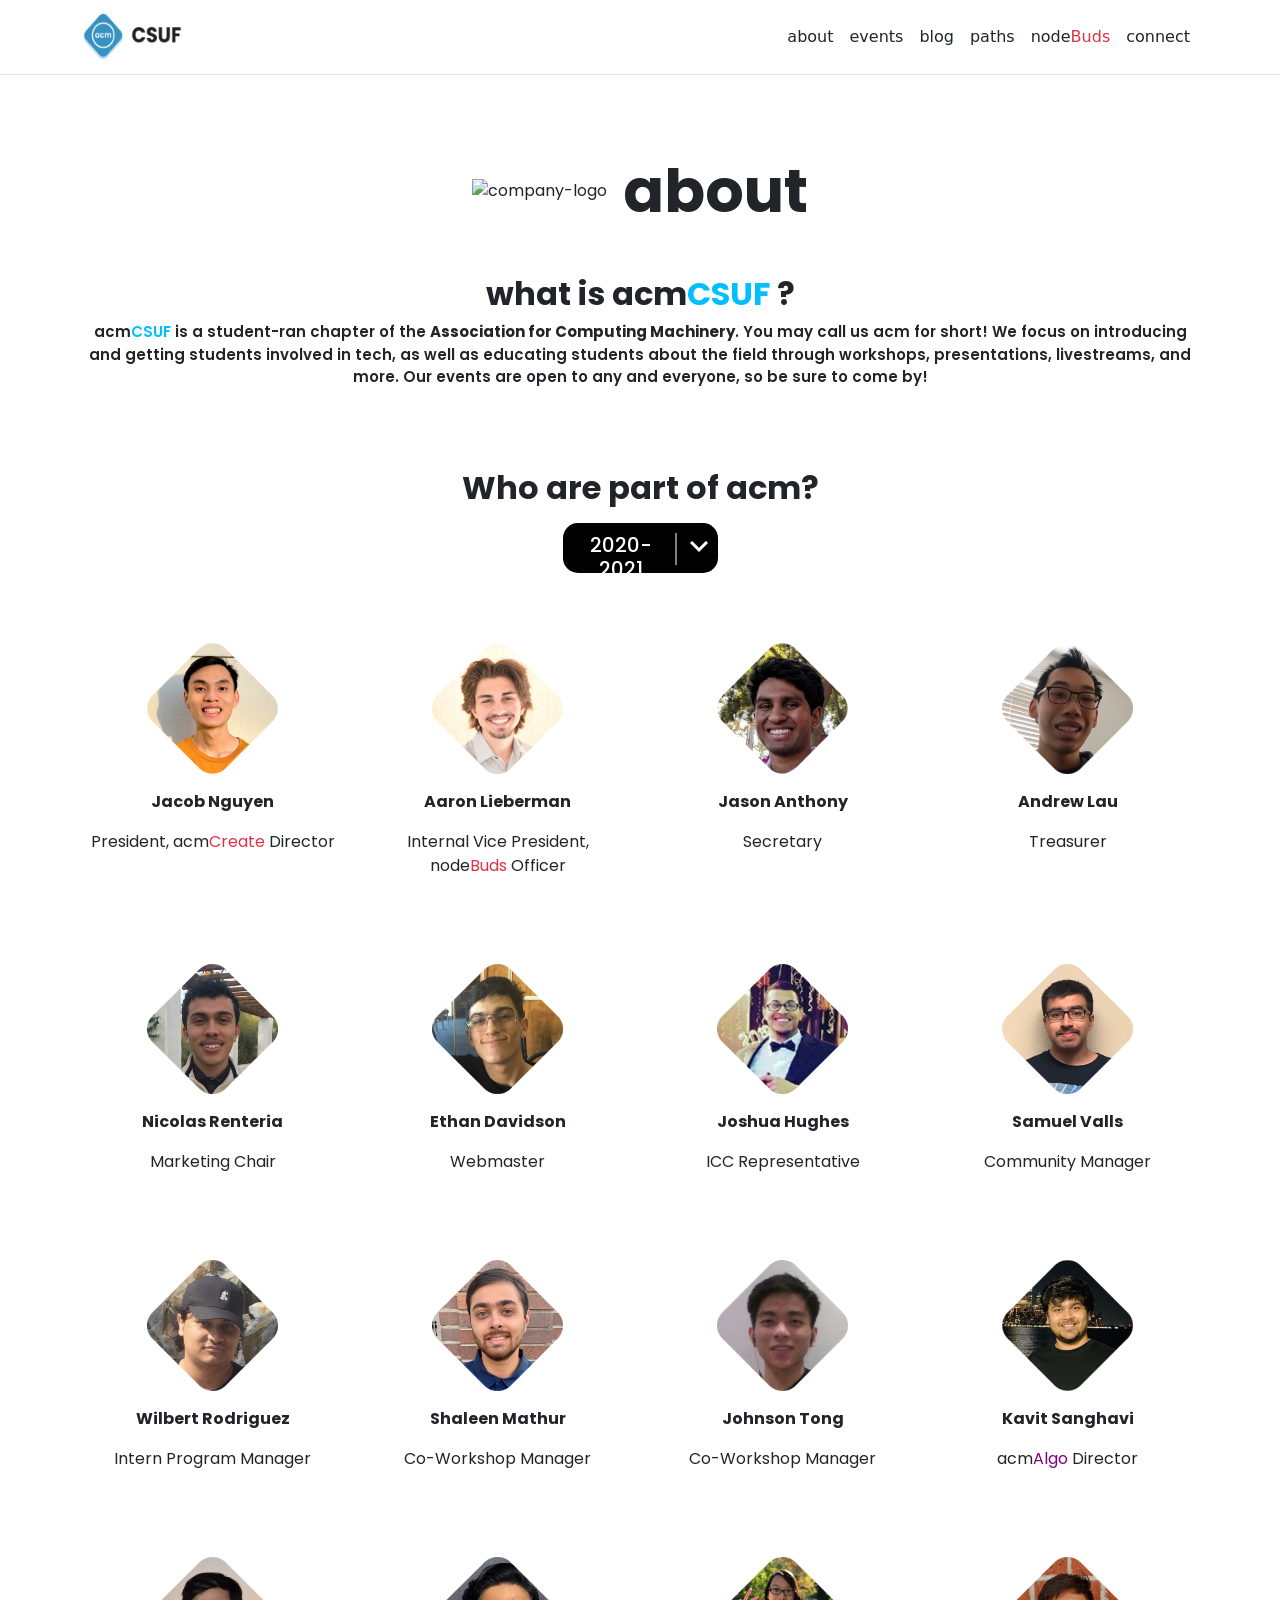
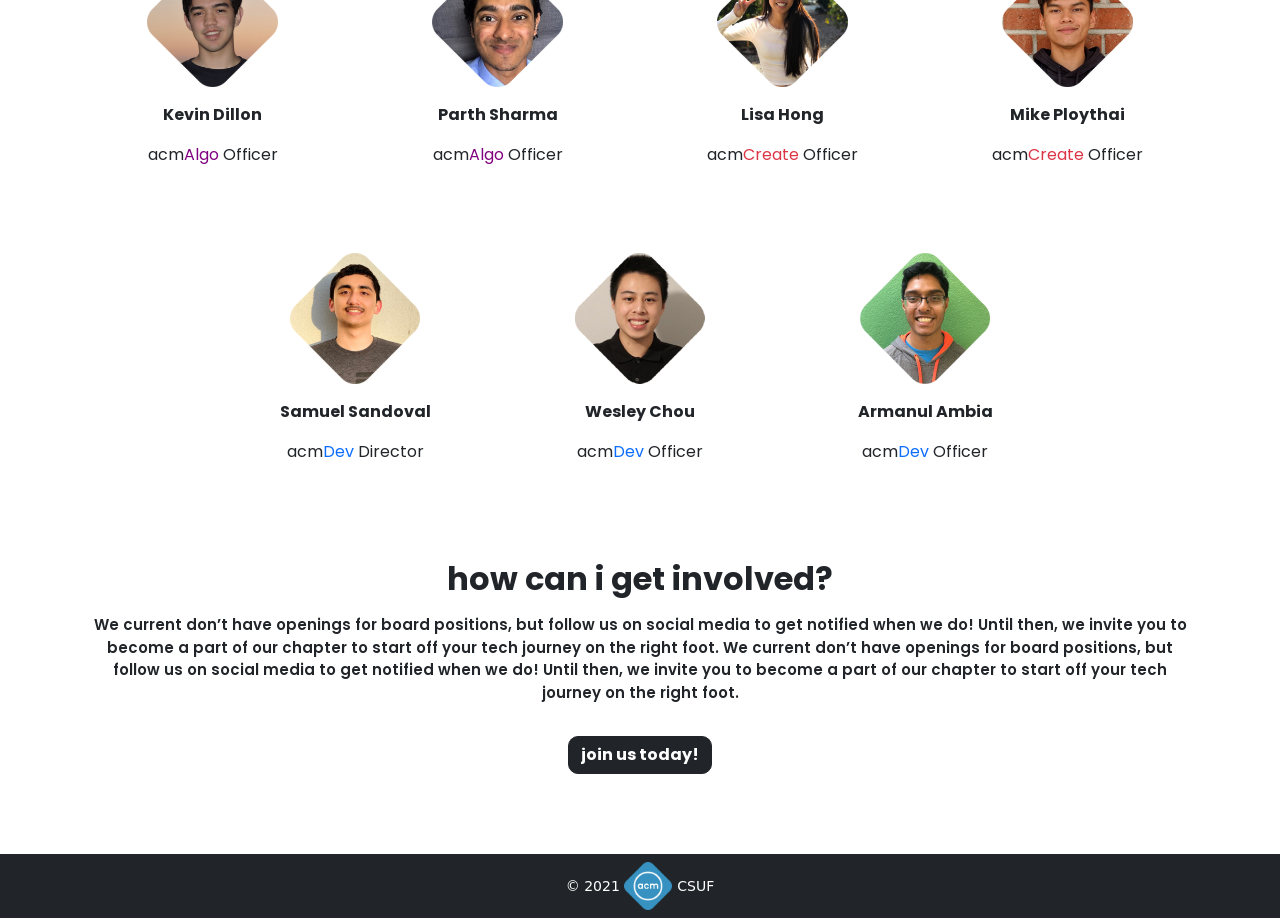
==== about.html @ b849c680 "ch: Athena Project" ====
<!DOCTYPE html>
<html lang="en">
<head>
    <meta charset="UTF-8">
    <meta http-equiv="X-UA-Compatible" content="IE=edge">
    <meta name="viewport" content="width=device-width, initial-scale=1.0">
    <title>Document</title>
    <link rel="stylesheet" href="css/bootstrap.css">
    <link rel="stylesheet" href="css/about.css">
    <link rel="stylesheet" href="https://fonts.googleapis.com/css?family=poppins">
</head>
<body>
    <header class="pt-0 border-bottom">
        <div class="container">
            <nav class="navbar navbar-expand-sm bg-white navbar-dark d-flex align-content-between">
                        <a class="navbar-brand" href="index.html">
                            <img src="./img/logo.png" alt="logo" width="100px" height="48px" />
                        </a>
                        <button class="navbar-toggler bg-dark" type="button" data-bs-toggle="collapse" data-bs-target="#collapsibleNavbar">
                            <span class="navbar-toggler-icon"></span>
                        </button>
                        <div class="collapse navbar-collapse d-lg-flex flex-row justify-content-end" id="collapsibleNavbar">
                            <ul class="navbar-nav">
                            <li class="nav-item">
                                <a class="nav-link text-dark" href="about.html">about</a>
                            </li>
                            <li class="nav-item">
                                <a class="nav-link text-dark" href="events.html">events</a>
                            </li>
                            <li class="nav-item">
                                <a class="nav-link text-dark" href="blog.html">blog</a>
                            </li>
                            <li class="nav-item">
                                <a class="nav-link text-dark" href="path.html">paths</a>
                            </li>    
                            <li class="nav-item">
                                <a class="nav-link text-dark" href="nodebuds.html">node<span class="text-danger">Buds</span></a>
                            </li>    
                            <li class="nav-item">
                                <a class="nav-link text-dark" href="contact.html">connect</a>
                            </li>    
                            </ul>
                        </div>
              </nav>
        </div>

    </header>
    <section id="about">
        <div class="container">
            <div class="text-center">
                <div class="about">
                    <div class="img text-center d-flex align-items-center justify-content-center">
                        <div>
                            <img src="img/rectangle.png" alt="company-logo">
                        </div>
                        <div>
                            <h1 class="ms-3">about</h1>
                        </div>
                    </div>
                </div>
                <div class="info mt-5">
                   <h2>what is acm<span style="color: deepskyblue;">CSUF</span> ?</h2> 
                   <p class="ppp">acm<span style="color: deepskyblue;">CSUF</span> is a student-ran chapter of the <span style="font-weight: bold;">Association for Computing Machinery</span>.
                    You may call us acm for short!  We focus on introducing and getting students involved in tech,
                    as well as educating students about the field through workshops, presentations, livestreams,
                    and more. Our events are open to any and everyone, so be sure to come by!</p>
                </div>
            </div>
        </div>
    </section>
    <section id="team">
        <div class="container">
            <div class="text-center">
                <div>
                    <h2>Who are part of acm?</h2>
                </div>
                <div class="date text-center d-flex mt-3">
                    <div><h5>2020-2021</h5></div>
                    <div class="line"><img src="img/line.png" alt=""></div>
                    <div class="arrow"><a href="#"><img src="img/down-arrow.png" alt=""></a></div>
                </div>
            </div>
            <div class="row text-center">
                <div class="col-lg-3 col-sm-6">
                    <div class="image">
                        <img src="img/Jacob.png" alt="">
                        <p class="mt-3 pp">Jacob Nguyen</p>
                        <p>President, acm<span class="text-danger">Create</span> Director</p>
                    </div>
                </div>
                <div class="col-lg-3 col-sm-6">
                    <div class="image">
                        <img src="img/Aaron.png" alt="">
                        <p class="mt-3 pp">Aaron Lieberman</p>
                        <p>Internal Vice President, node<span class="text-danger"">Buds</span> Officer</p>
                    </div>
                </div>
                <div class="col-lg-3 col-sm-6">
                    <div class="image">
                        <img src="img/Jason.png" alt="">
                        <p class="mt-3 pp">Jason Anthony</p>
                        <p>Secretary</p>
                    </div>
                </div>
                <div class="col-lg-3 col-sm-6">
                    <div class="image">
                        <img src="img/Group 7.png" alt="">
                        <p class="mt-3 pp">Andrew Lau</p>
                        <p>Treasurer</p>
                    </div>
                </div>
            </div>
            <div class="row text-center">
                <div class="col-lg-3 col-sm-6">
                    <div class="image">
                        <img src="img/nicolas.png" alt="">
                        <p class="mt-3 pp">Nicolas Renteria</p>
                        <p>Marketing Chair</p>
                    </div>
                </div>
                <div class="col-lg-3 col-sm-6">
                    <div class="image">
                        <img src="img/Ethan.png" alt="">
                        <p class="mt-3 pp">Ethan Davidson</p>
                        <p>Webmaster</p>
                    </div>
                </div>
                <div class="col-lg-3 col-sm-6">
                    <div class="image">
                        <img src="img/joshua.png" alt="">
                        <p class="mt-3 pp">Joshua Hughes</p>
                        <p>ICC Representative</p>
                    </div>
                </div>
                <div class="col-lg-3 col-sm-6">
                    <div class="image">
                        <img src="img/Valls.png" alt="">
                        <p class="mt-3 pp">Samuel Valls</p>
                        <p>Community Manager</p>
                    </div>
                </div>
            </div>
            <div class="row text-center">
                <div class="col-lg-3 col-sm-6">
                    <div class="image">
                        <img src="img/wilbert.png" alt="">
                        <p class="mt-3 pp">Wilbert Rodriguez</p>
                        <p>Intern Program Manager</p>
                    </div>
                </div>
                <div class="col-lg-3 col-sm-6">
                    <div class="image">
                        <img src="img/Shaleen.png" alt="">
                        <p class="mt-3 pp">Shaleen Mathur</p>
                        <p>Co-Workshop Manager</p>
                    </div>
                </div>
                <div class="col-lg-3 col-sm-6">
                    <div class="image">
                        <img src="img/Johnson.png" alt="">
                        <p class="mt-3 pp">Johnson Tong</p>
                        <p>Co-Workshop Manager</p>
                    </div>
                </div>
                <div class="col-lg-3 col-sm-6">
                    <div class="image">
                        <img src="img/Kavit.png" alt="">
                        <p class="mt-3 pp">Kavit Sanghavi</p>
                        <p>acm<span style="color: purple;">Algo</span> Director</p>
                    </div>
                </div>
            </div>
            <div class="row text-center">
                <div class="col-lg-3 col-sm-6">
                    <div class="image">
                        <img src="img/kein.png" alt="">
                        <p class="mt-3 pp">Kevin Dillon</p>
                        <p>acm<span style="color: purple;">Algo</span> Officer</p>
                    </div>
                </div>
                <div class="col-lg-3 col-sm-6">
                    <div class="image">
                        <img src="img/parth.png" alt="">
                        <p class="mt-3 pp">Parth Sharma</p>
                        <p>acm<span style="color: purple;">Algo</span> Officer</p>
                    </div>
                </div>
                <div class="col-lg-3 col-sm-6">
                    <div class="image">
                        <img src="img/lisa.png" alt="">
                        <p class="mt-3 pp">Lisa Hong</p>
                        <p>acm<span class="text-danger">Create</span> Officer</p>
                    </div>
                </div>
                <div class="col-lg-3 col-sm-6">
                    <div class="image">
                        <img src="img/mike.png" alt="">
                        <p class="mt-3 pp">Mike Ploythai</p>
                        <p>acm<span class="text-danger">Create</span> Officer</p>
                    </div>
                </div>
            </div>
            <div class="row text-center fith-row">
                <div class="col-lg-3 col-sm-6">
                    <div class="image">
                        <img src="img/samuel.png" alt="">
                        <p class="mt-3 pp">Samuel Sandoval</p>
                        <p>acm<span class="text-primary">Dev</span> Director</p>
                    </div>
                </div>
                <div class="col-lg-3 col-sm-6">
                    <div class="image">
                        <img src="img/wesley.png" alt="">
                        <p class="mt-3 pp">Wesley Chou</p>
                        <p>acm<span class="text-primary">Dev</span> Officer</p>
                    </div>
                </div>
                <div class="col-lg-3 col-sm-6">
                    <div class="image">
                        <img src="img/armanul.png" alt="">
                        <p class="mt-3 pp">Armanul Ambia</p>
                        <p>acm<span class="text-primary"">Dev</span> Officer</p>
                    </div>
                </div>
            </div>
        </div>
    </section>
    <section id="info">
        <div class="container">
            <div class="text-center">
                <h2>how can i get involved?</h2>
                <p class="mt-3 ppp">We current don’t have openings for board positions, but follow us on social media
                    to get notified when we do! Until then, we invite you to become a part of our
                    chapter to start off your tech journey on the right foot. We current don’t have openings for board positions, but follow us on social media
                    to get notified when we do! Until then, we invite you to become a part of our
                    chapter to start off your tech journey on the right foot.</p>
                    <button type="button" class="btn btn-dark mt-3" href="#">join us today!</button>
            </div>
        </div>
    </section>
    <footer class="mt-4">
        <div class="container-fluid bg-dark text-white text-center py-2">
            <small> &copy 2021 </small>
            <span>
                <img src="./img/Rectangle.png" width="48px" height="48px" alt="">
                <small class="text-white">CSUF</small>
            </span>
        </div>
    </footer>

    <script src="js/bootstrap.js"></script>
</body>
</html>
---- css/about.css ----
section {
    margin: 80px 0;
    background-color: #FFFFFF;
    font-family: poppins;
    
}

.date {
    width: 155px;
    height: 50px;
    background-color: black;
    display:inline-block;
    color: white;
    text-align: center;
    padding: 10px;
    border-radius: 15px;
    margin: 0 auto;
}

.date .arrow {
    margin-left: 12px;
}

.date .line {
    margin-left: 6px;
}

.date .line img {
    width: 50%;
}

.image {
    margin-top: 70px;
}

.image img {
    width: 50%;
}

.fith-row {
    align-items: center;
    justify-content: center;
}

.pp {
    font-weight: bold;
}

h1 {
    font-size: 60px;
    font-weight: bold;
    margin-top: 0;
    margin-bottom: 0;
}

h2, h1 {
    font-weight: bold;
}

.btn-dark {
    border-radius: 10px;
    font-weight: bold;
}

.ppp {
    font-weight: 600;
    font-size: 15px;
}
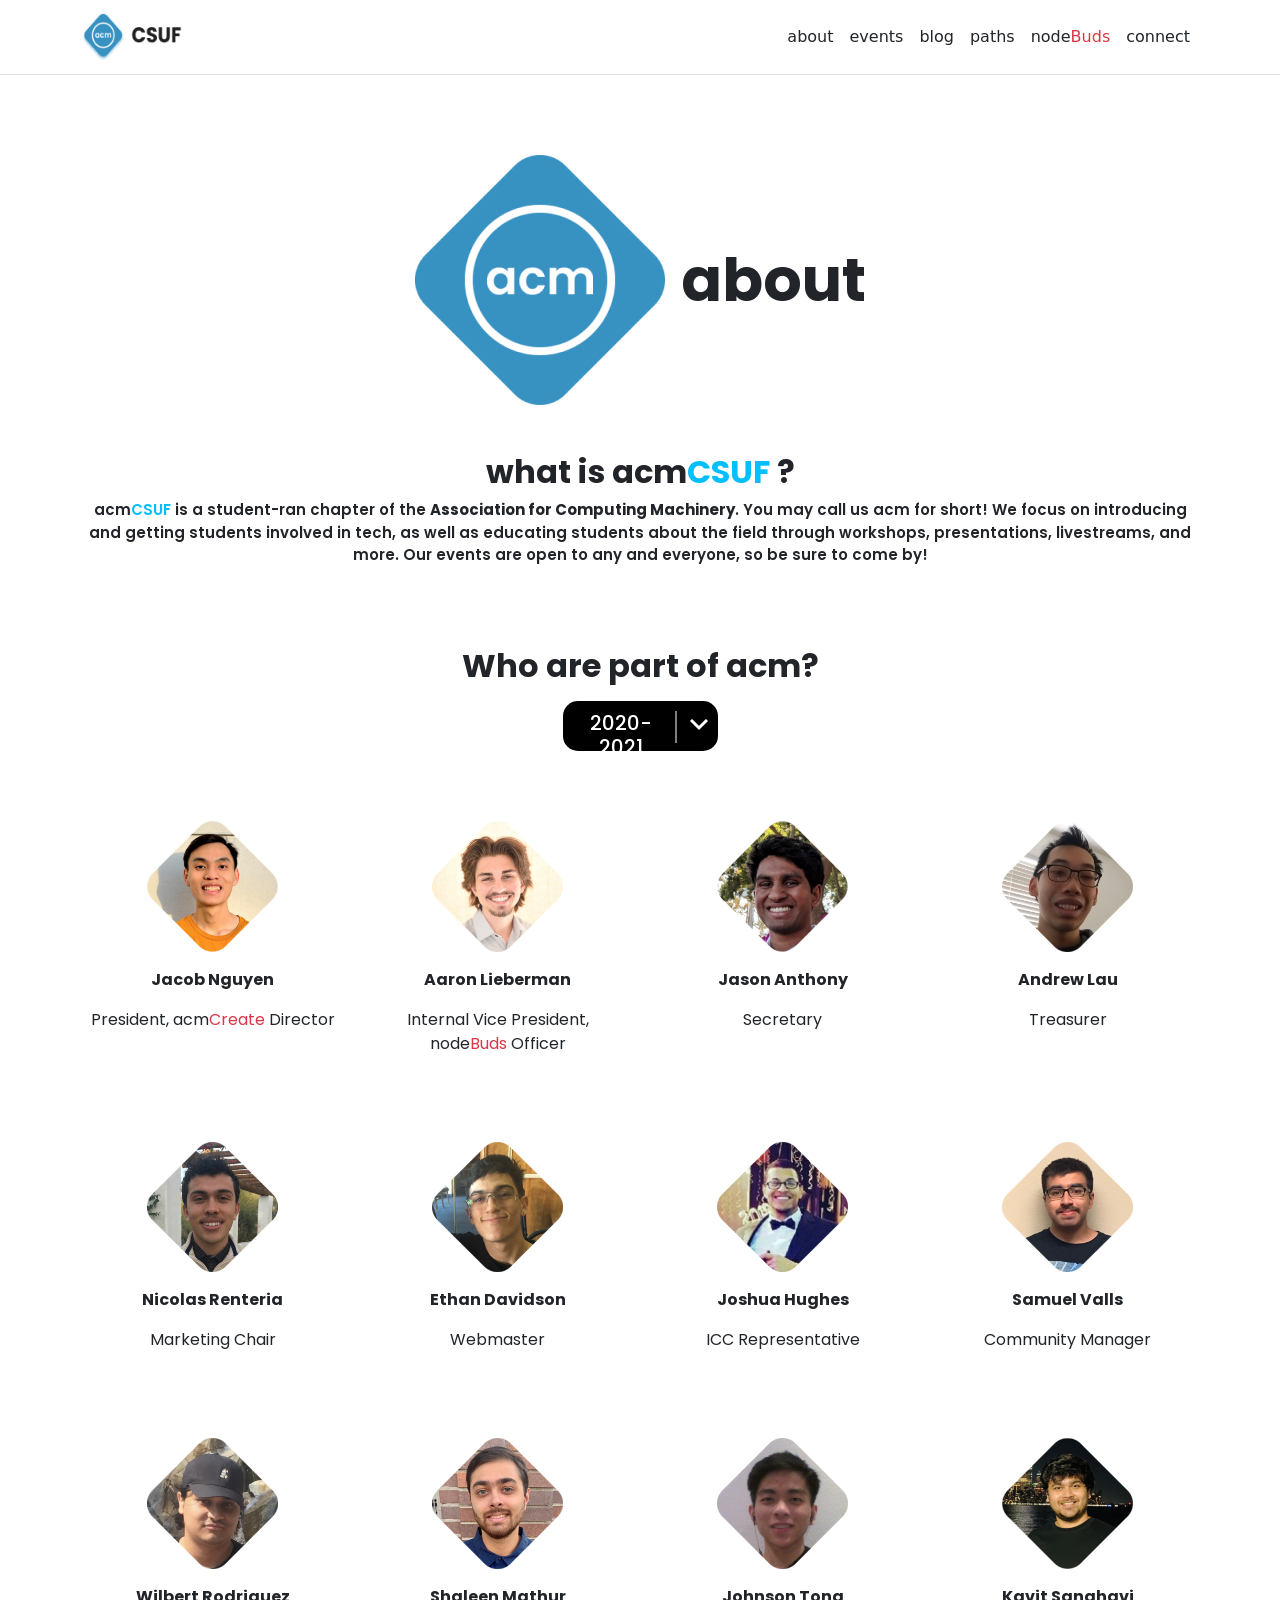
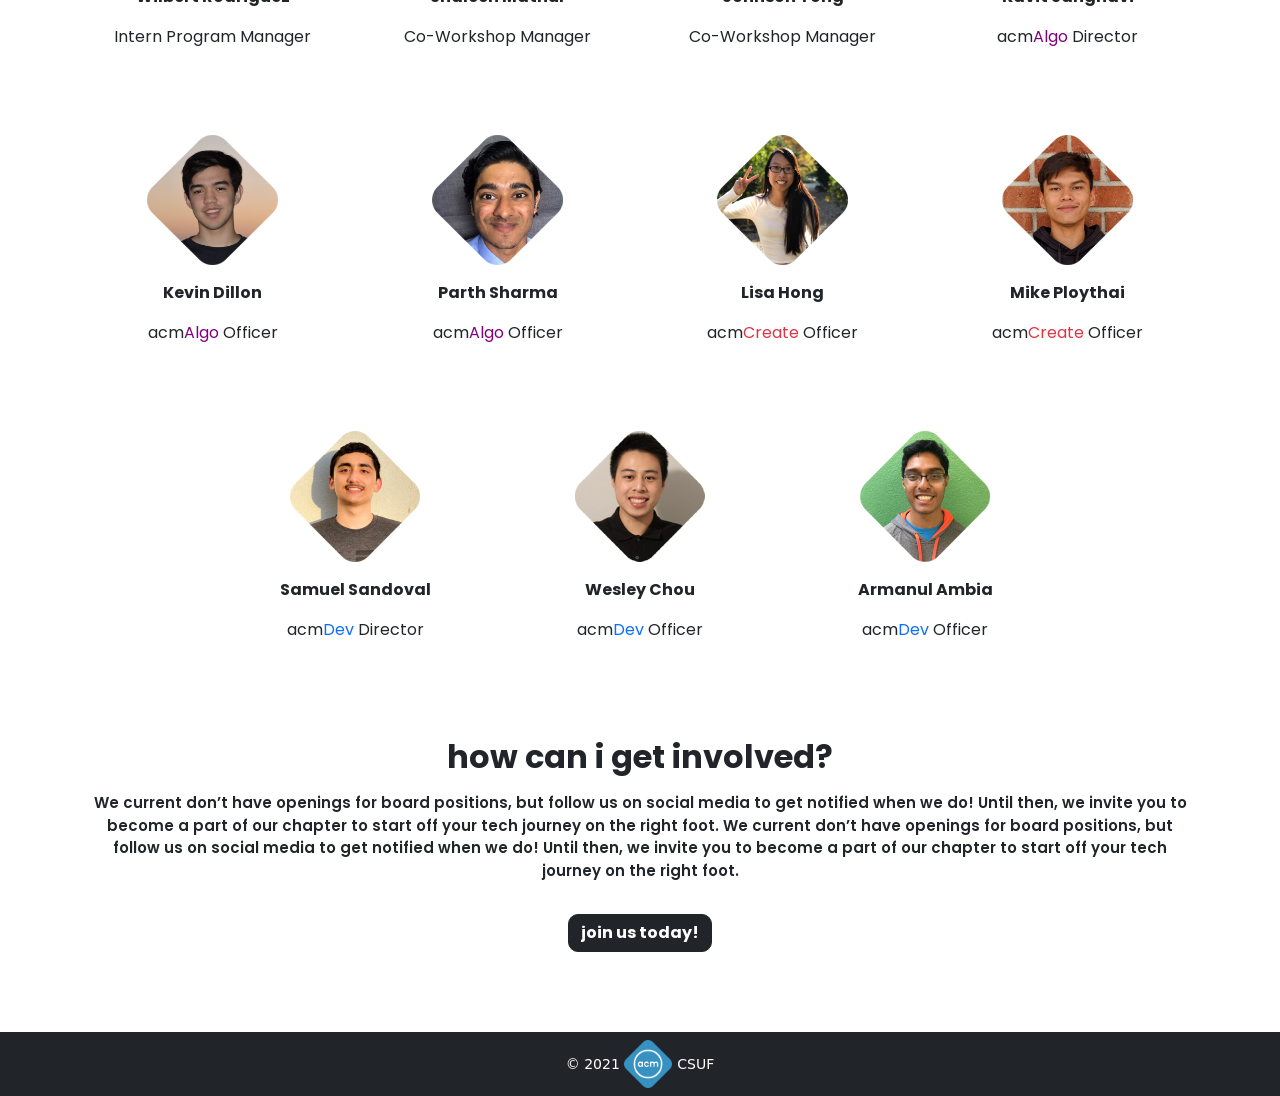
==== commit 4ab0ef3a: "ch: Athena Project" ====
--- a/about.html
+++ b/about.html
@@ -14,7 +14,7 @@
         <div class="container">
             <nav class="navbar navbar-expand-sm bg-white navbar-dark d-flex align-content-between">
                         <a class="navbar-brand" href="index.html">
-                            <img src="./img/logo.png" alt="logo" width="100px" height="48px" />
+                            <img src="./img/logo (2).png" alt="logo" width="100px" height="48px" />
                         </a>
                         <button class="navbar-toggler bg-dark" type="button" data-bs-toggle="collapse" data-bs-target="#collapsibleNavbar">
                             <span class="navbar-toggler-icon"></span>
@@ -51,7 +51,7 @@
                 <div class="about">
                     <div class="img text-center d-flex align-items-center justify-content-center">
                         <div>
-                            <img src="img/rectangle.png" alt="company-logo">
+                            <img src="img/rectangle_1.png" alt="company-logo">
                         </div>
                         <div>
                             <h1 class="ms-3">about</h1>
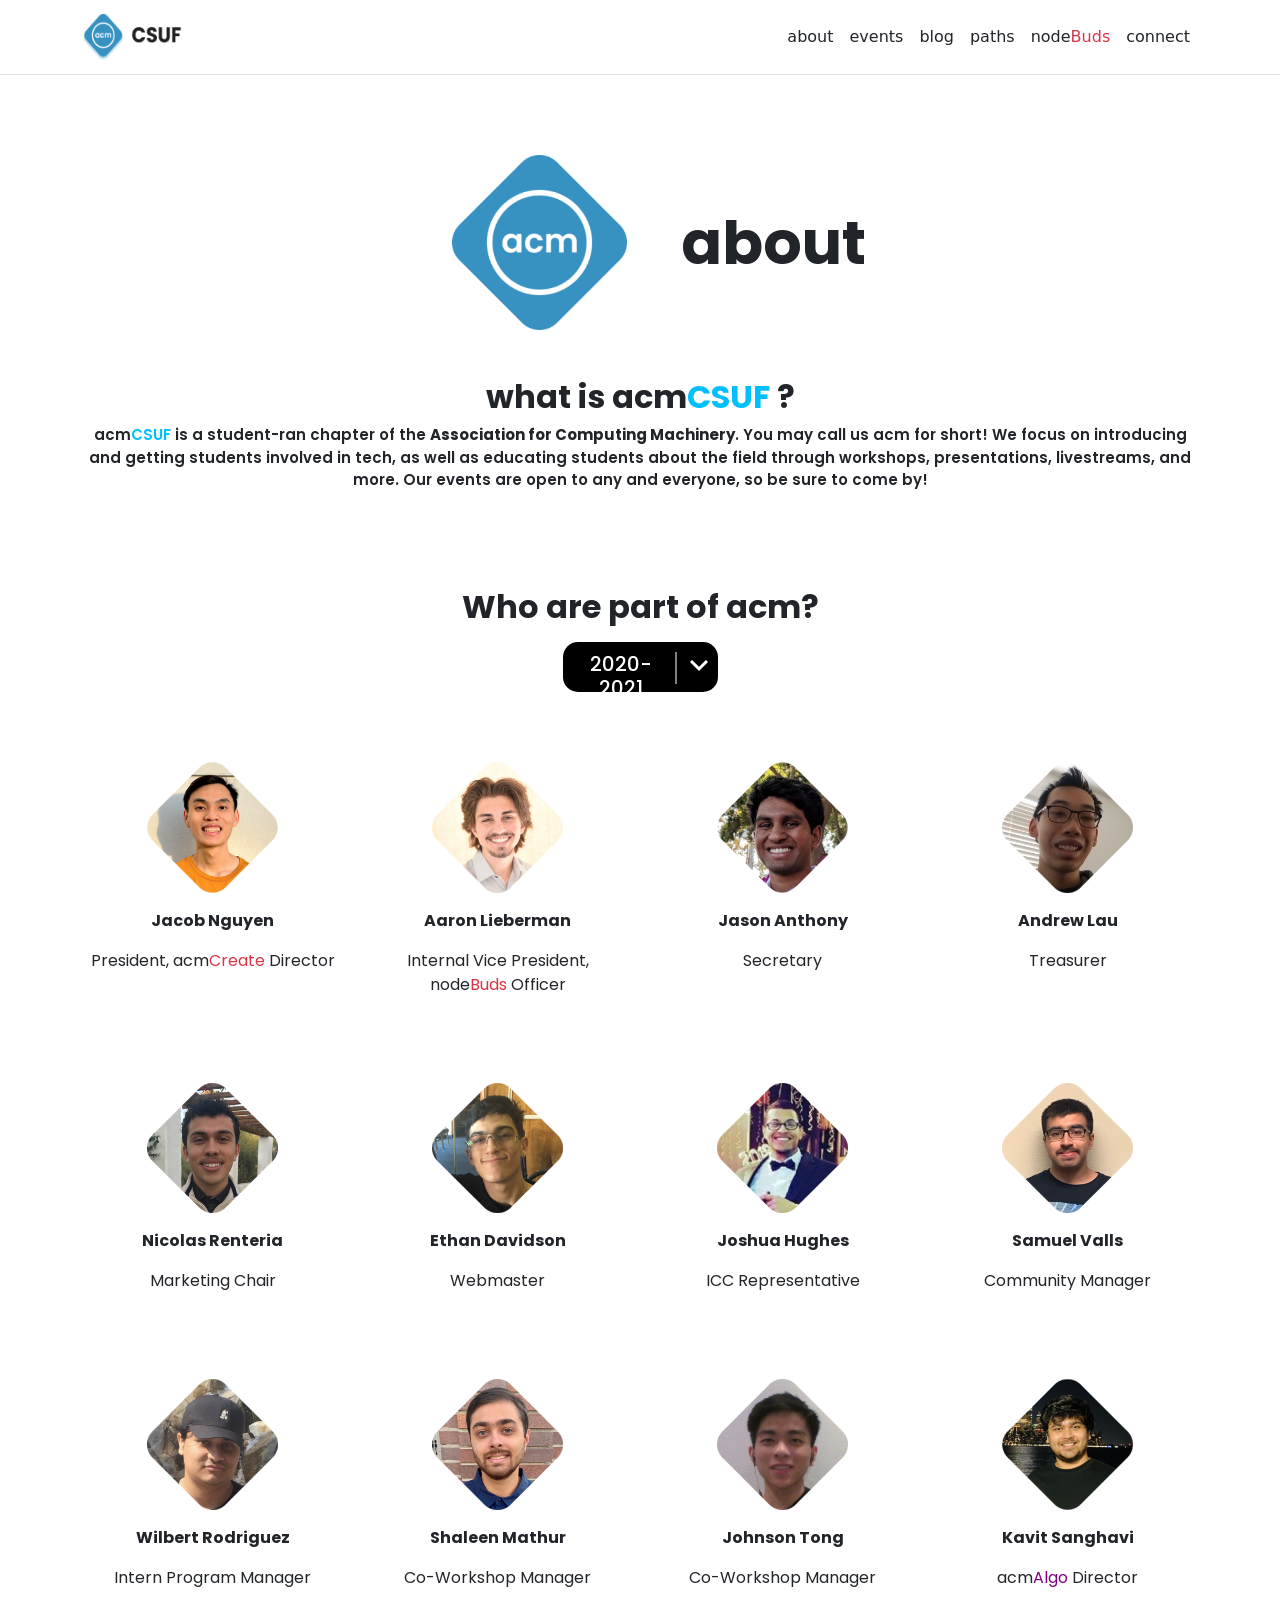
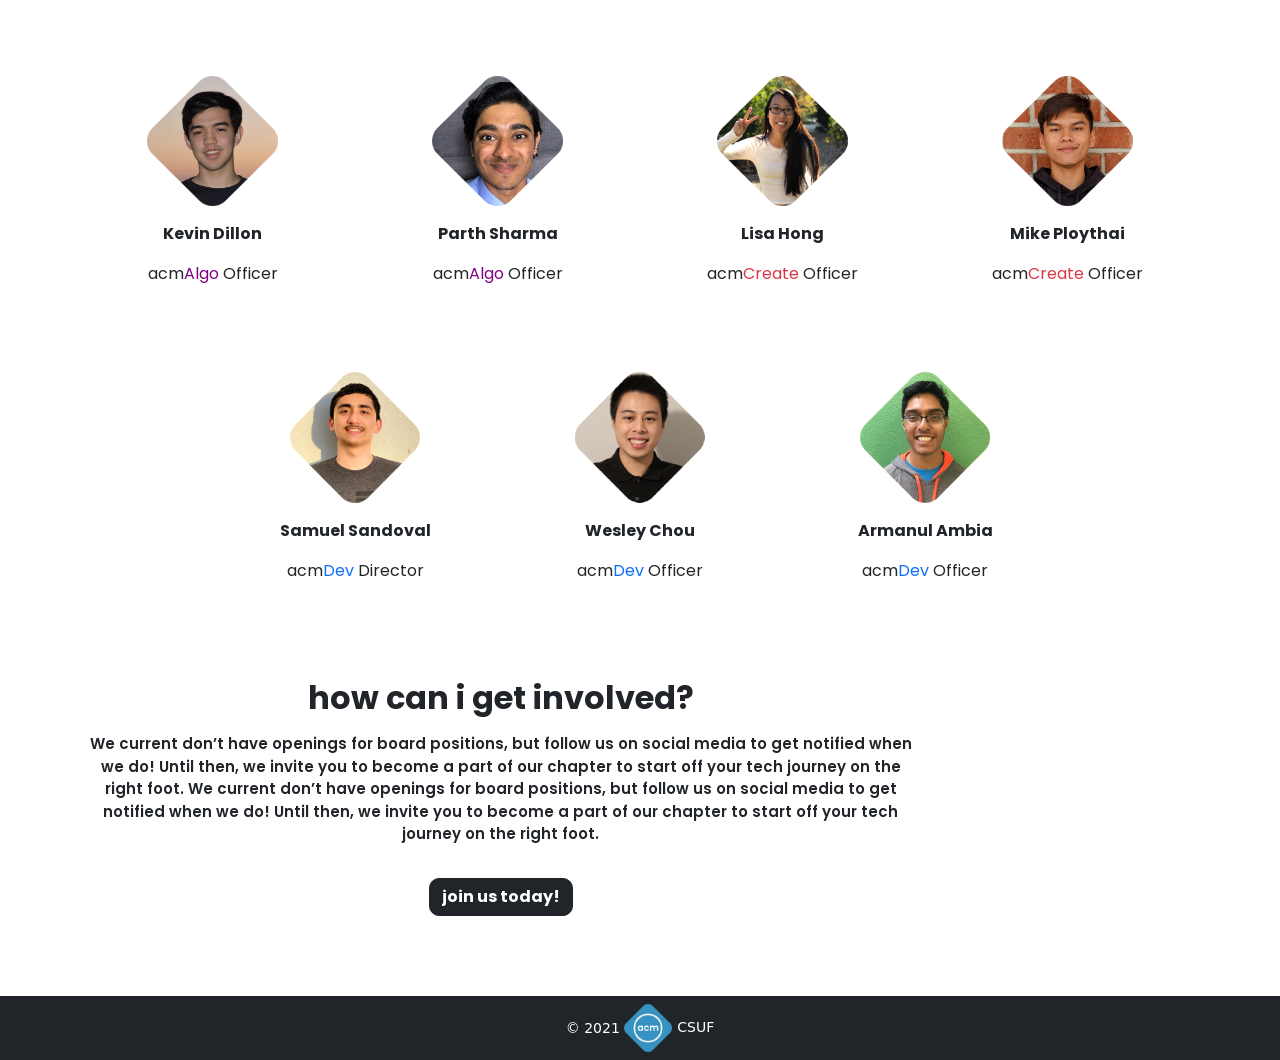
==== commit c2e15a39: "ch: Athena Project" ====
--- a/about.html
+++ b/about.html
@@ -227,7 +227,7 @@
     </section>
     <section id="info">
         <div class="container">
-            <div class="text-center">
+            <div class="text-center col-sm-9">
                 <h2>how can i get involved?</h2>
                 <p class="mt-3 ppp">We current don’t have openings for board positions, but follow us on social media
                     to get notified when we do! Until then, we invite you to become a part of our
@@ -248,6 +248,6 @@
         </div>
     </footer>
 
-    <script src="js/bootstrap.js"></script>
+    <script src="js/bootstrap.min.js"></script>
 </body>
 </html>
--- a/css/about.css
+++ b/css/about.css
@@ -2,7 +2,7 @@
     margin: 80px 0;
     background-color: #FFFFFF;
     font-family: poppins;
-    
+    overflow: hidden;
 }
 
 .date {
@@ -66,3 +66,7 @@
     font-weight: 600;
     font-size: 15px;
 }
+
+.img img {
+    width: 70%;
+}
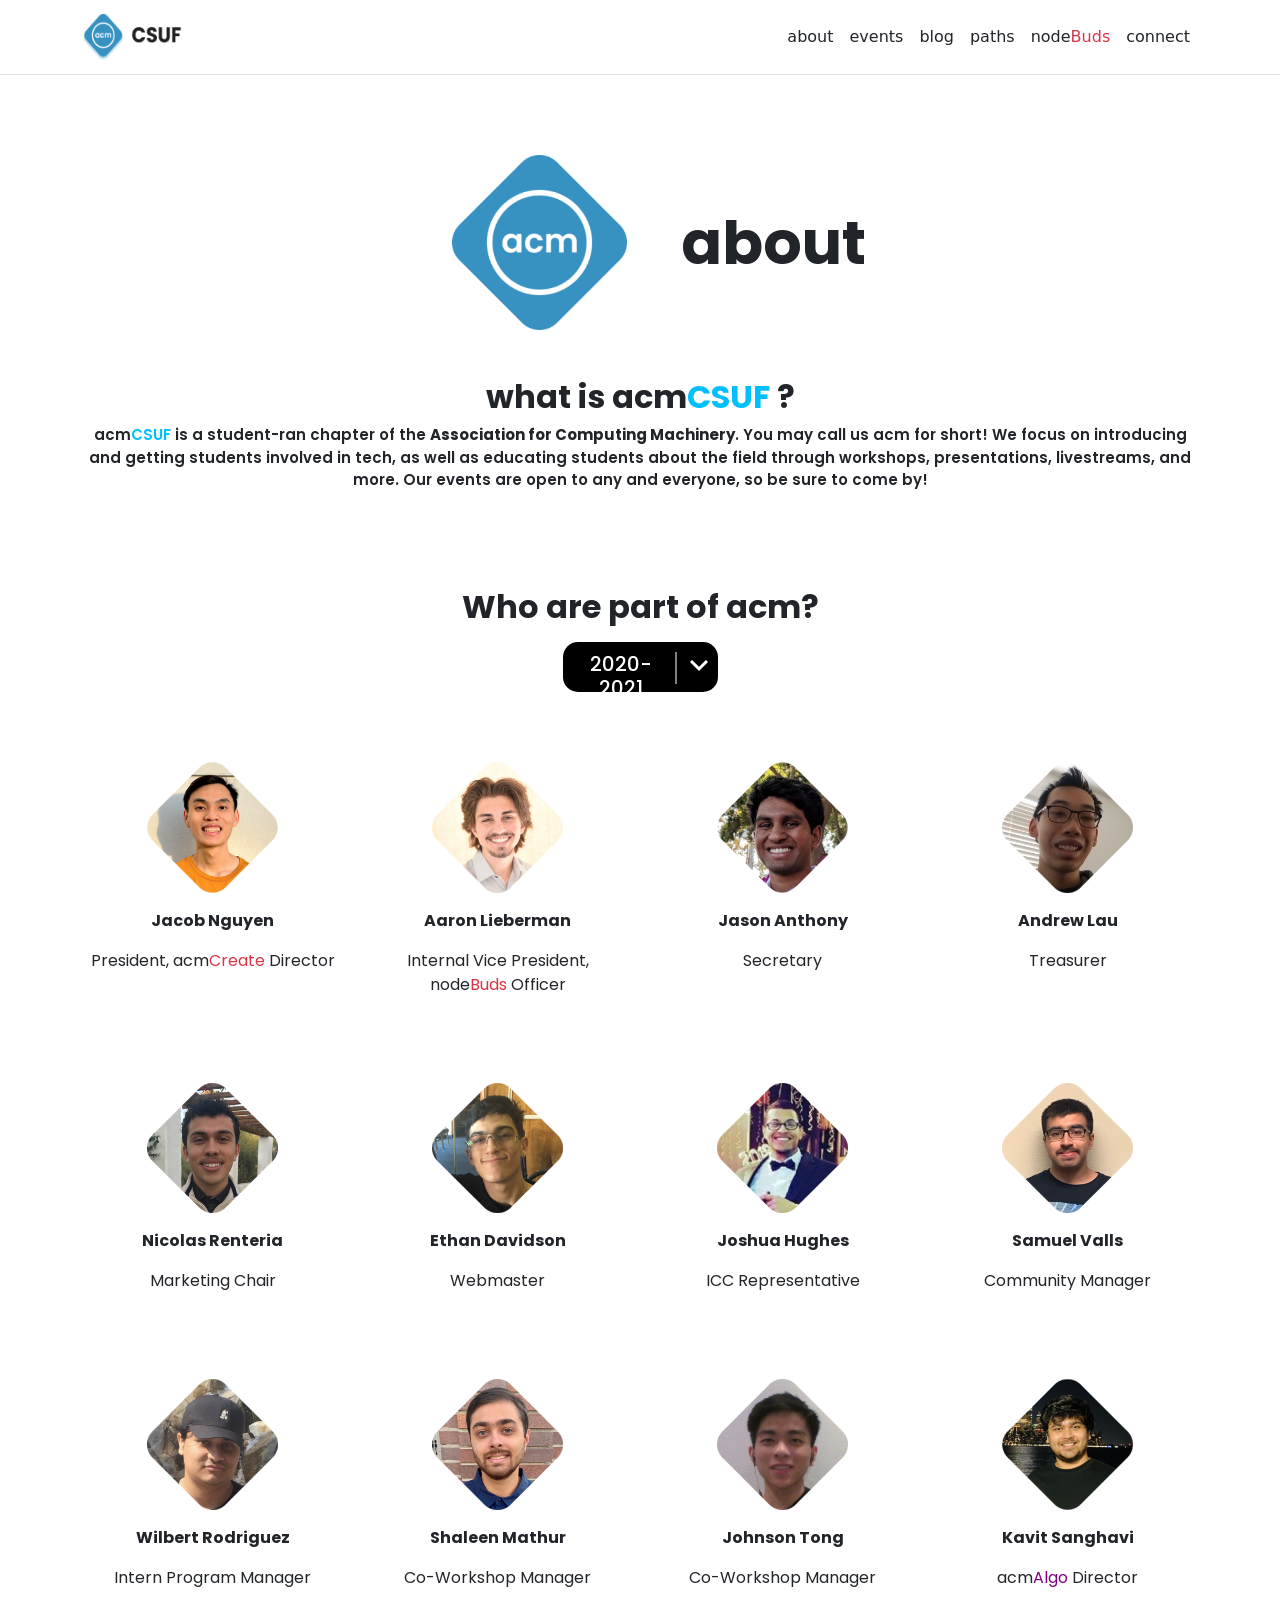
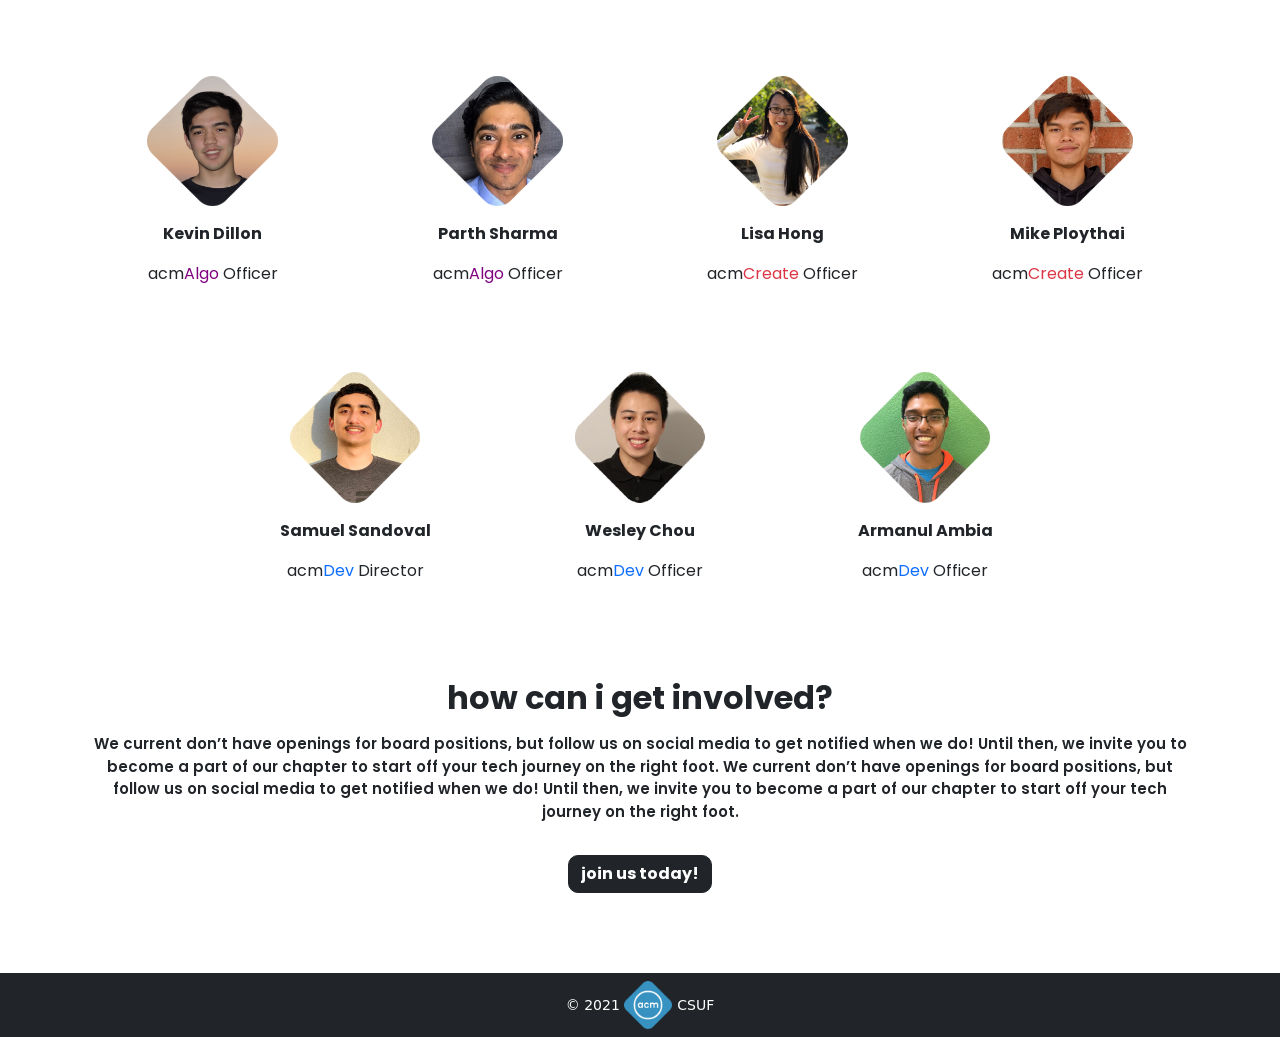
==== commit e8a50eca: "Update about.html" ====
--- a/about.html
+++ b/about.html
@@ -227,7 +227,7 @@
     </section>
     <section id="info">
         <div class="container">
-            <div class="text-center col-sm-9">
+            <div class="text-center">
                 <h2>how can i get involved?</h2>
                 <p class="mt-3 ppp">We current don’t have openings for board positions, but follow us on social media
                     to get notified when we do! Until then, we invite you to become a part of our
